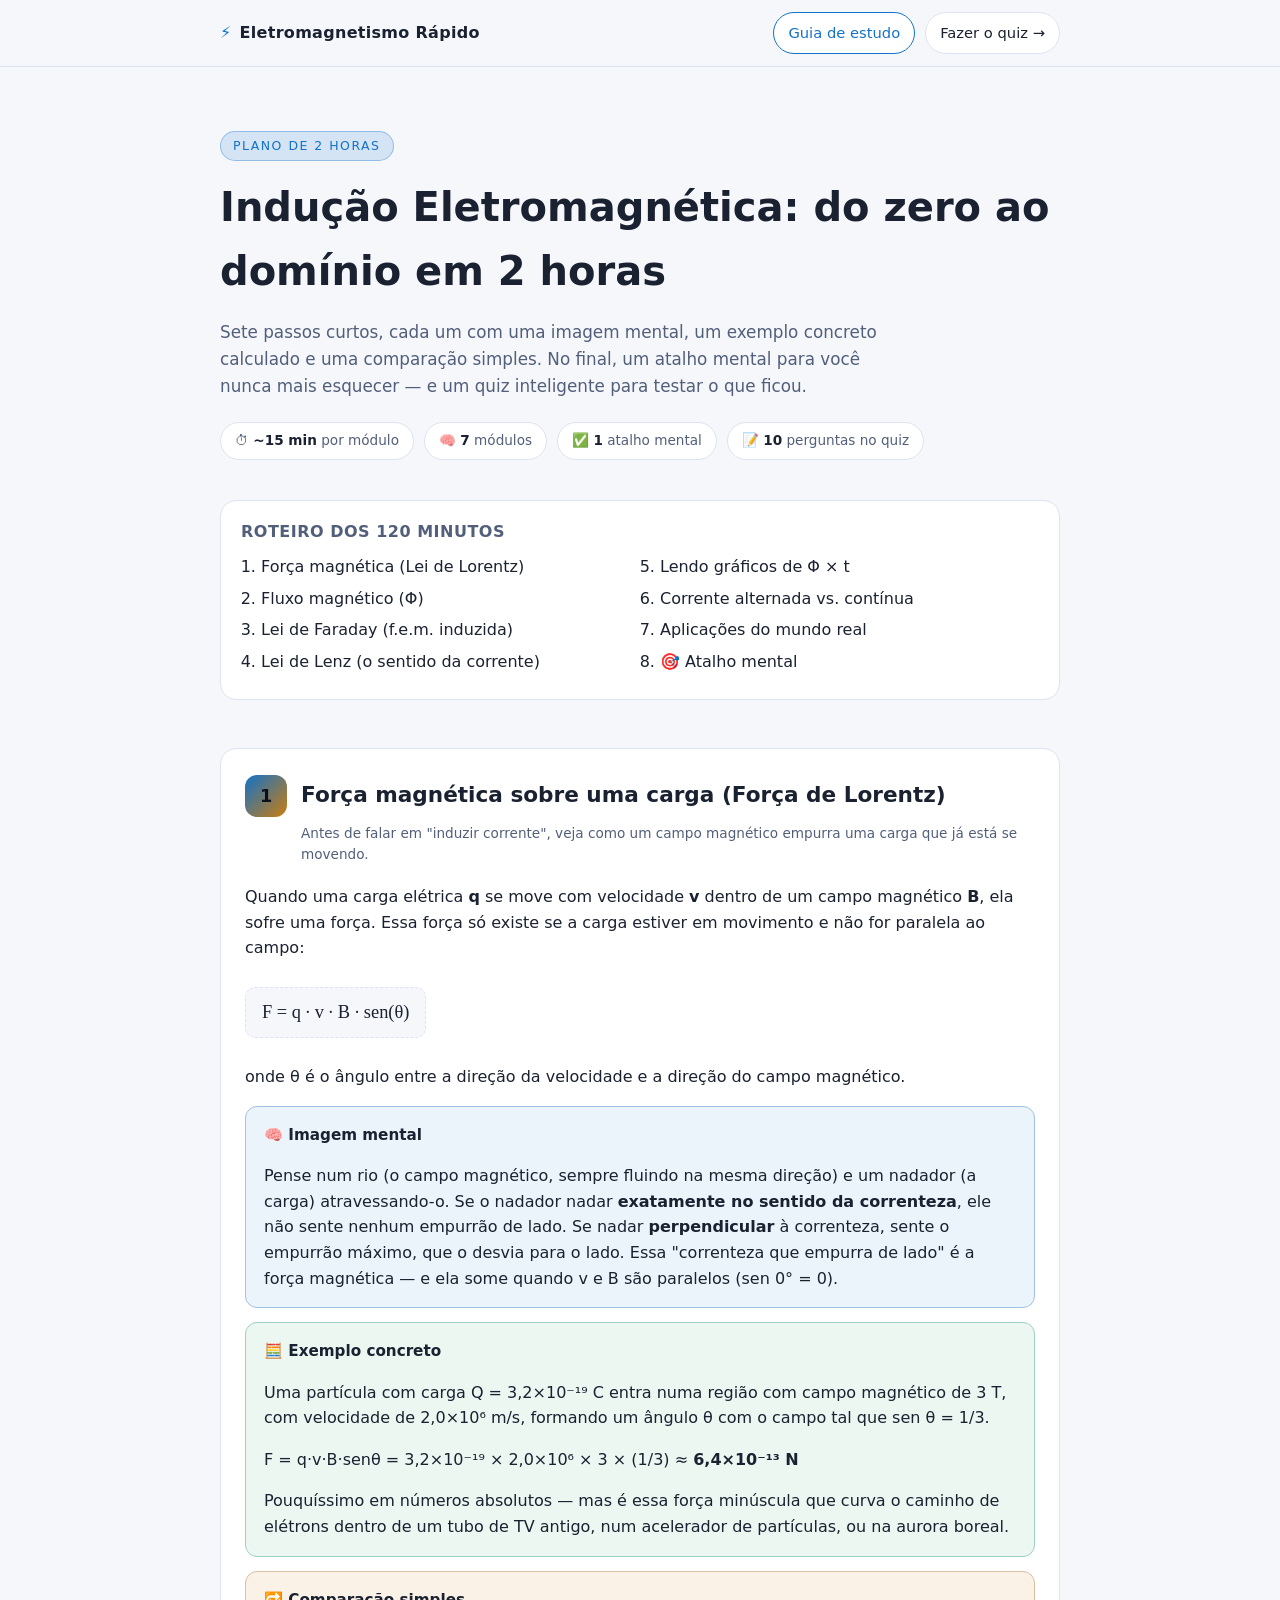
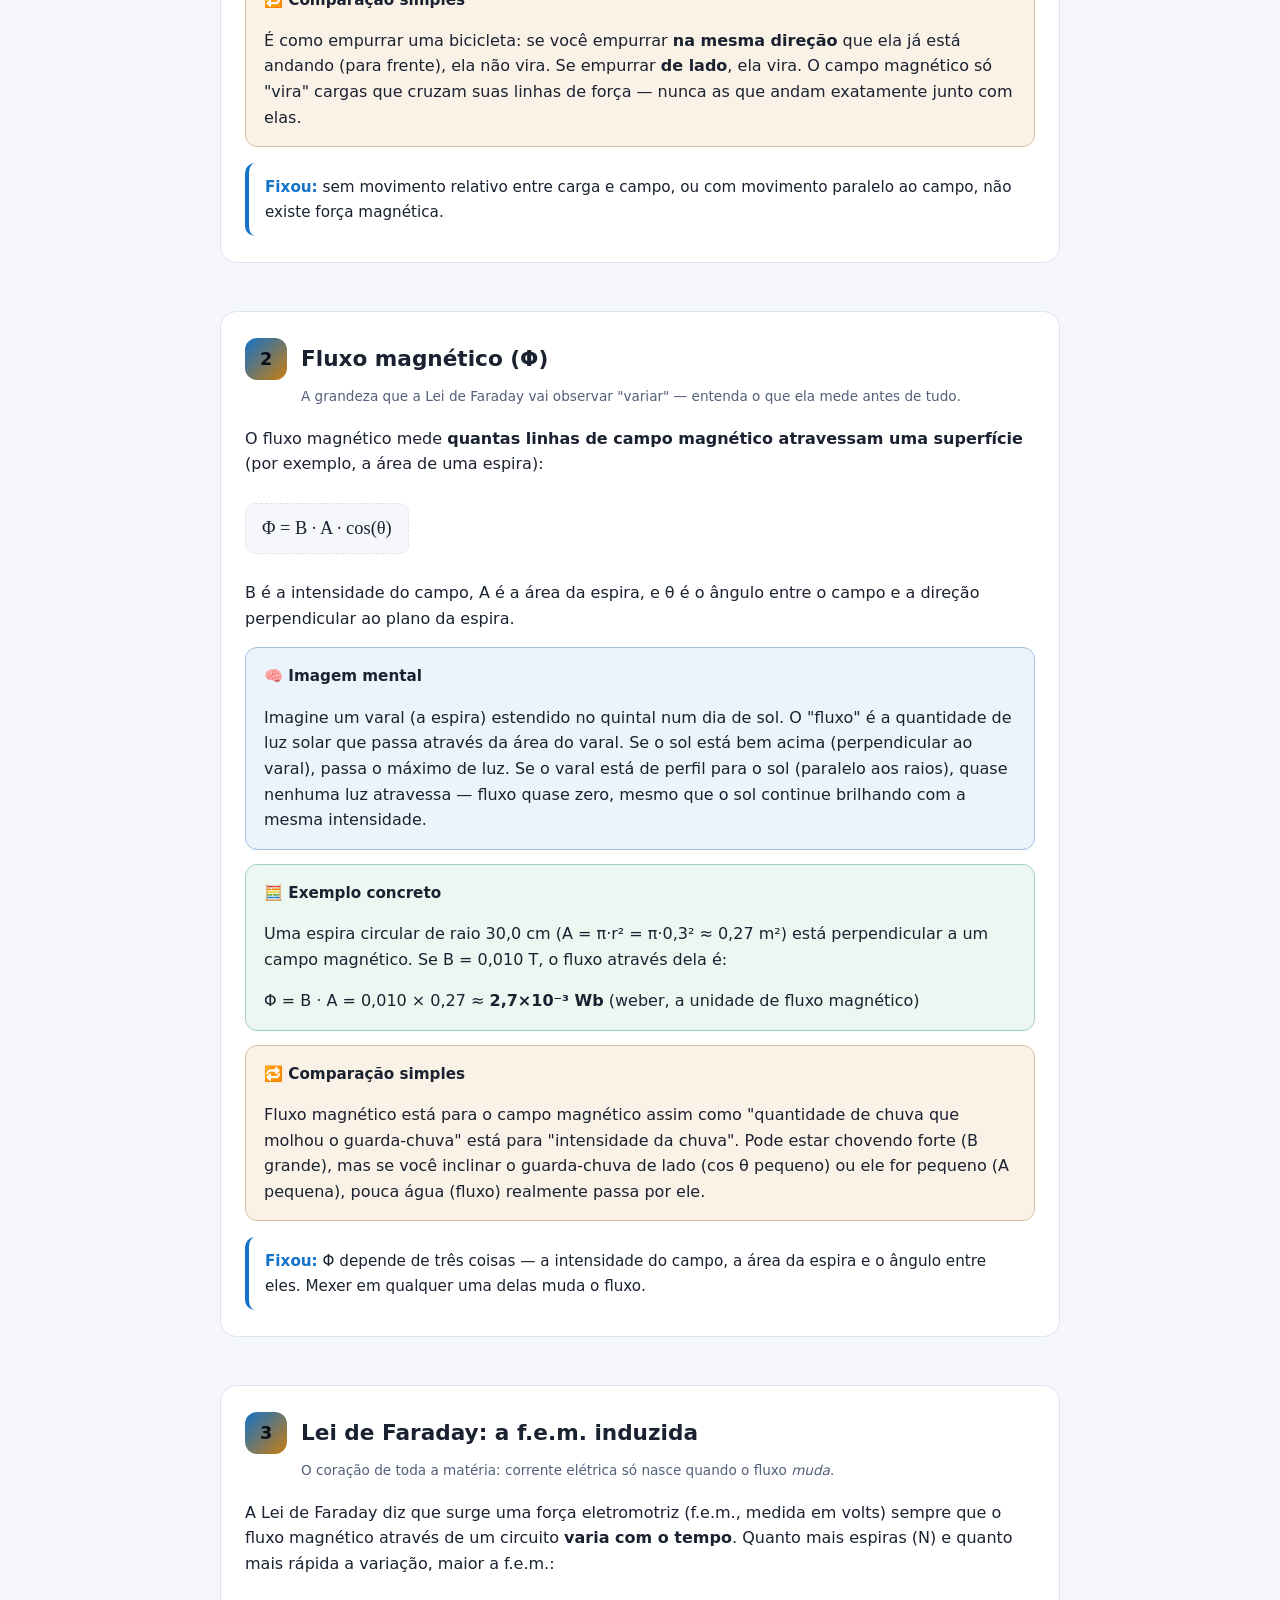
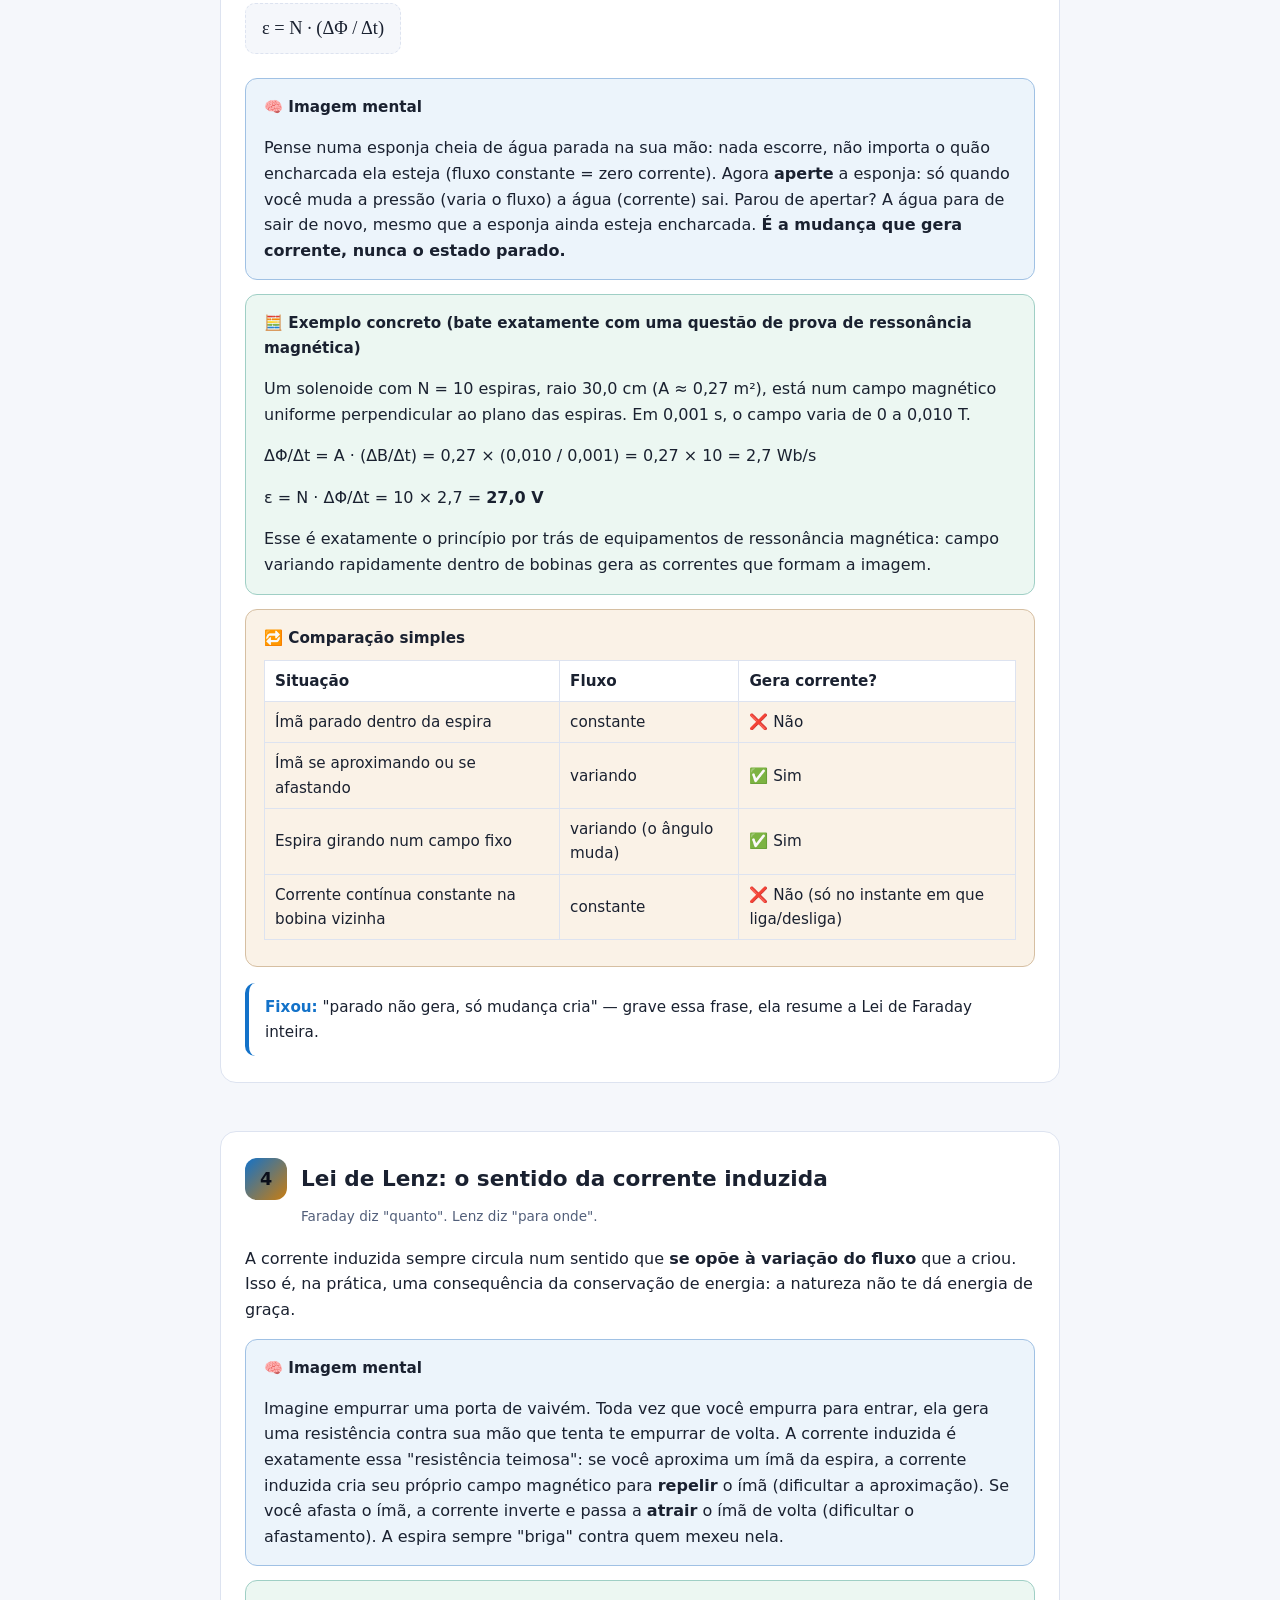
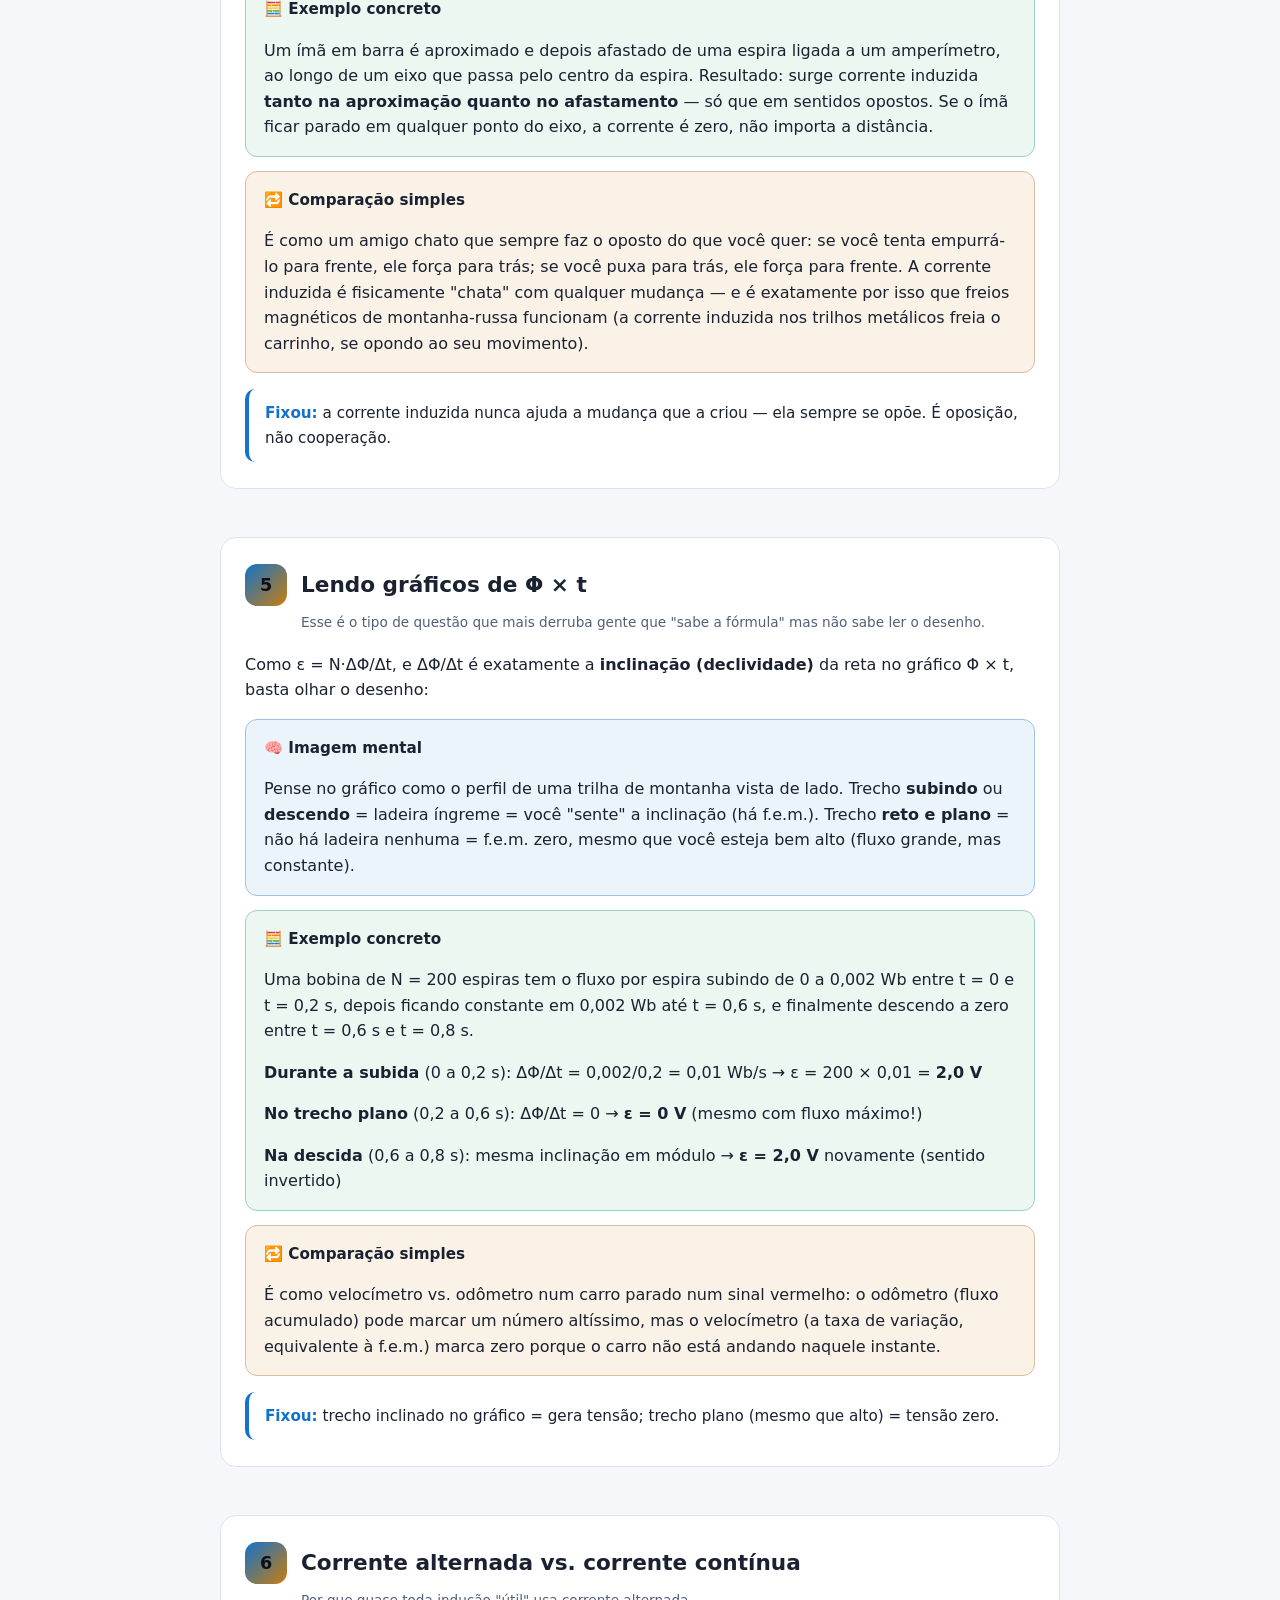
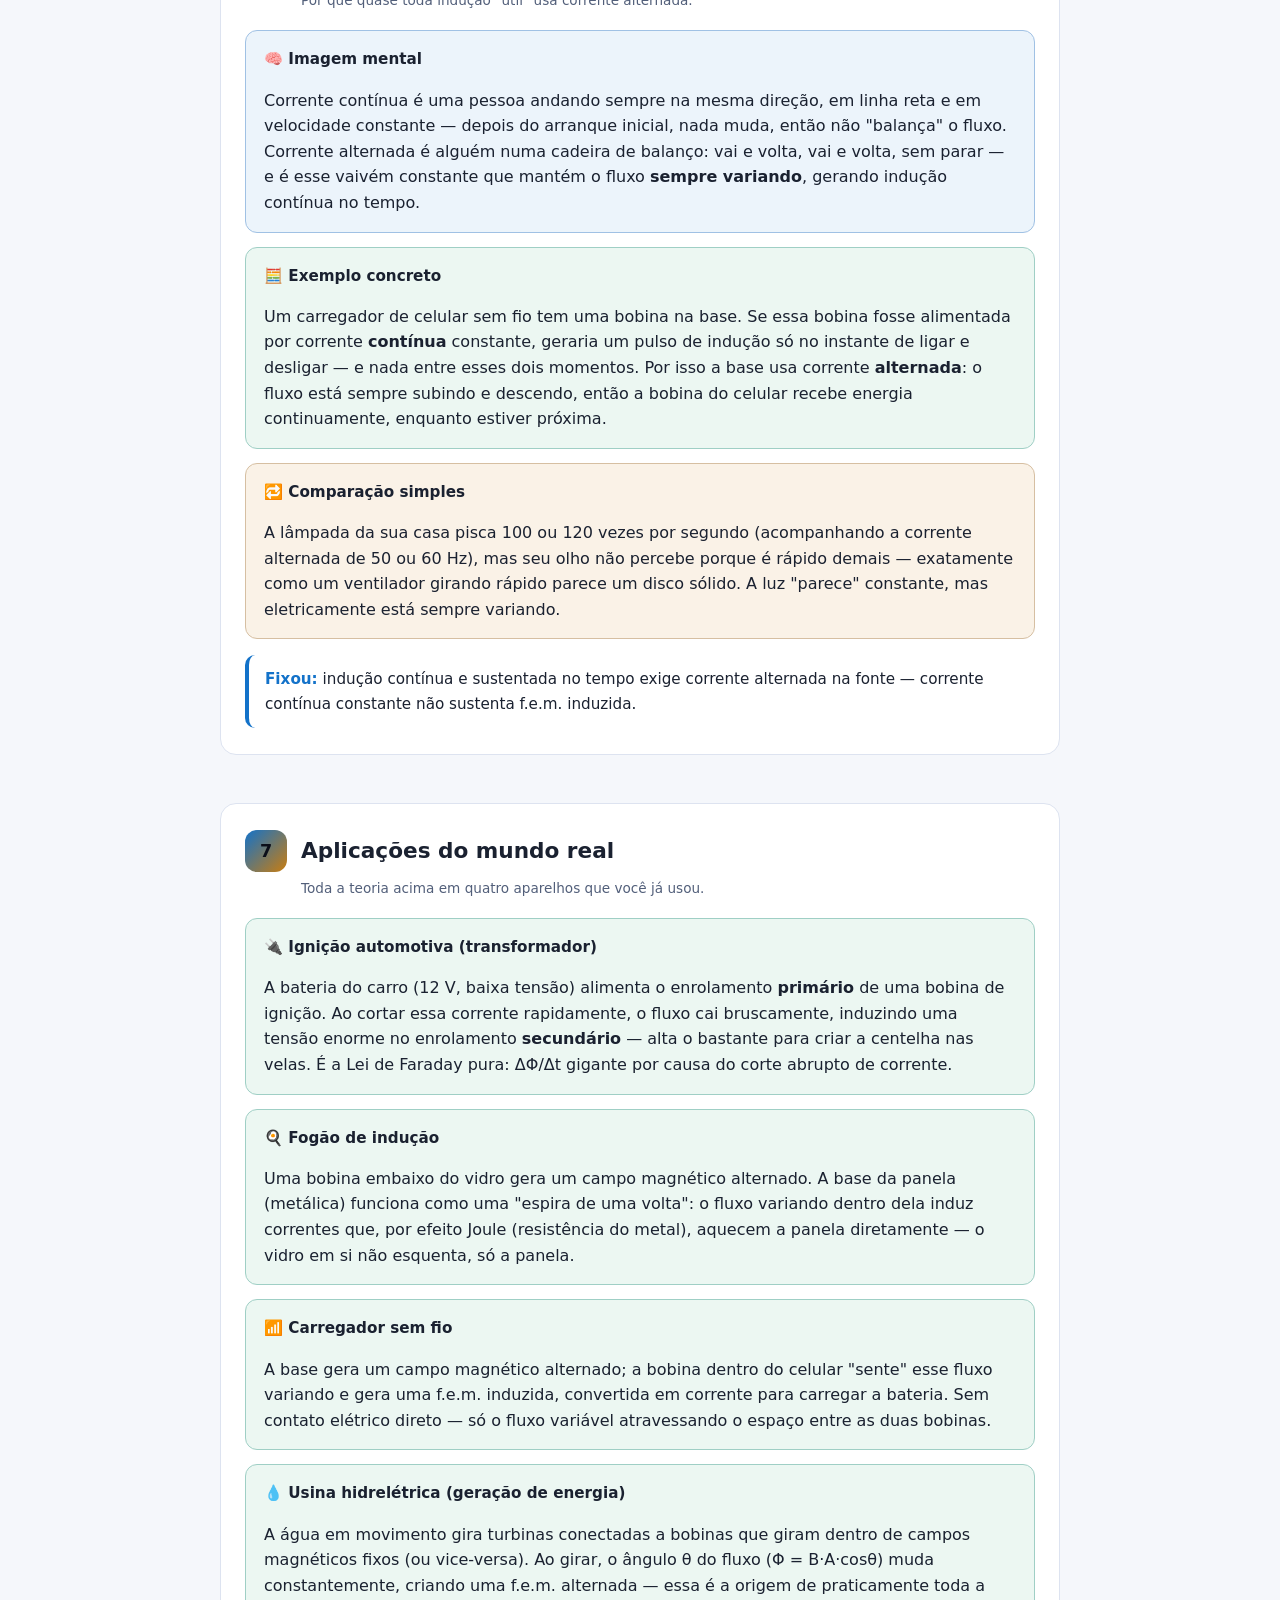
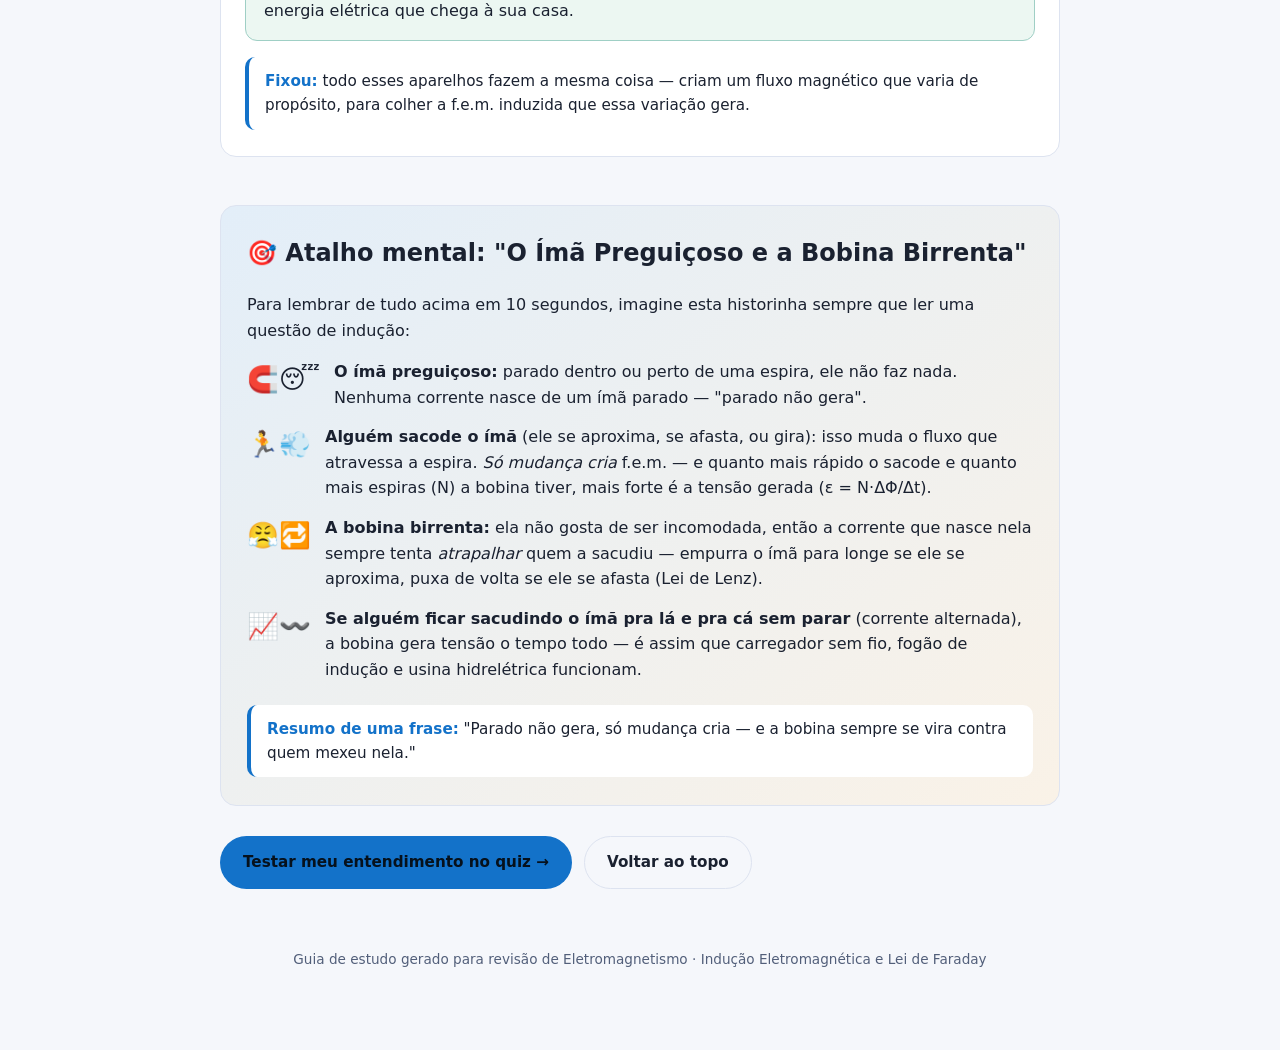
==== index.html @ b61e600c "Guia de estudo + quiz de Eletromagnetismo (Indução/Lei de Faraday)" ====
<!doctype html>
<html lang="pt-BR">
<head>
<meta charset="UTF-8" />
<meta name="viewport" content="width=device-width, initial-scale=1.0" />
<title>Eletromagnetismo em 2 Horas — Guia de Estudo</title>
<meta name="description" content="Guia rápido de Indução Eletromagnética e Lei de Faraday: imagens mentais, exemplos concretos, comparações simples e um atalho mental." />
<link rel="stylesheet" href="style.css" />
</head>
<body>

<div class="top-nav">
  <div class="top-nav-inner">
    <a class="brand" href="index.html"><span class="spark">⚡</span> Eletromagnetismo Rápido</a>
    <div class="nav-links">
      <a href="index.html" class="active">Guia de estudo</a>
      <a href="quiz.html">Fazer o quiz →</a>
    </div>
  </div>
</div>

<div class="wrap">

  <header class="hero">
    <span class="kicker">Plano de 2 horas</span>
    <h1>Indução Eletromagnética: do zero ao domínio em 2 horas</h1>
    <p class="subtitle">Sete passos curtos, cada um com uma imagem mental, um exemplo concreto calculado e uma comparação simples. No final, um atalho mental para você nunca mais esquecer — e um quiz inteligente para testar o que ficou.</p>

    <div class="timebar">
      <span class="pill">⏱ <b>~15 min</b> por módulo</span>
      <span class="pill">🧠 <b>7</b> módulos</span>
      <span class="pill">✅ <b>1</b> atalho mental</span>
      <span class="pill">📝 <b>10</b> perguntas no quiz</span>
    </div>
  </header>

  <nav class="toc" aria-label="Sumário">
    <h2>Roteiro dos 120 minutos</h2>
    <ol>
      <li><a href="#m1">Força magnética (Lei de Lorentz)</a></li>
      <li><a href="#m2">Fluxo magnético (Φ)</a></li>
      <li><a href="#m3">Lei de Faraday (f.e.m. induzida)</a></li>
      <li><a href="#m4">Lei de Lenz (o sentido da corrente)</a></li>
      <li><a href="#m5">Lendo gráficos de Φ × t</a></li>
      <li><a href="#m6">Corrente alternada vs. contínua</a></li>
      <li><a href="#m7">Aplicações do mundo real</a></li>
      <li><a href="#atalho">🎯 Atalho mental</a></li>
    </ol>
  </nav>

  <!-- MODULE 1 -->
  <section class="module" id="m1">
    <div class="module-head">
      <div class="module-num">1</div>
      <h2>Força magnética sobre uma carga (Força de Lorentz)</h2>
    </div>
    <p class="module-tag">Antes de falar em "induzir corrente", veja como um campo magnético empurra uma carga que já está se movendo.</p>

    <p>Quando uma carga elétrica <b>q</b> se move com velocidade <b>v</b> dentro de um campo magnético <b>B</b>, ela sofre uma força. Essa força só existe se a carga estiver em movimento e não for paralela ao campo:</p>
    <div class="formula">F = q · v · B · sen(θ)</div>
    <p>onde θ é o ângulo entre a direção da velocidade e a direção do campo magnético.</p>

    <div class="box image">
      <h3>🧠 Imagem mental</h3>
      <p>Pense num rio (o campo magnético, sempre fluindo na mesma direção) e um nadador (a carga) atravessando-o. Se o nadador nadar <b>exatamente no sentido da correnteza</b>, ele não sente nenhum empurrão de lado. Se nadar <b>perpendicular</b> à correnteza, sente o empurrão máximo, que o desvia para o lado. Essa "correnteza que empurra de lado" é a força magnética — e ela some quando v e B são paralelos (sen 0° = 0).</p>
    </div>

    <div class="box example">
      <h3>🧮 Exemplo concreto</h3>
      <p>Uma partícula com carga Q = 3,2×10⁻¹⁹ C entra numa região com campo magnético de 3 T, com velocidade de 2,0×10⁶ m/s, formando um ângulo θ com o campo tal que sen θ = 1/3.</p>
      <p>F = q·v·B·senθ = 3,2×10⁻¹⁹ × 2,0×10⁶ × 3 × (1/3) ≈ <b>6,4×10⁻¹³ N</b></p>
      <p>Pouquíssimo em números absolutos — mas é essa força minúscula que curva o caminho de elétrons dentro de um tubo de TV antigo, num acelerador de partículas, ou na aurora boreal.</p>
    </div>

    <div class="box compare">
      <h3>🔁 Comparação simples</h3>
      <p>É como empurrar uma bicicleta: se você empurrar <b>na mesma direção</b> que ela já está andando (para frente), ela não vira. Se empurrar <b>de lado</b>, ela vira. O campo magnético só "vira" cargas que cruzam suas linhas de força — nunca as que andam exatamente junto com elas.</p>
    </div>

    <div class="recall"><b>Fixou:</b> sem movimento relativo entre carga e campo, ou com movimento paralelo ao campo, não existe força magnética.</div>
  </section>

  <!-- MODULE 2 -->
  <section class="module" id="m2">
    <div class="module-head">
      <div class="module-num">2</div>
      <h2>Fluxo magnético (Φ)</h2>
    </div>
    <p class="module-tag">A grandeza que a Lei de Faraday vai observar "variar" — entenda o que ela mede antes de tudo.</p>

    <p>O fluxo magnético mede <b>quantas linhas de campo magnético atravessam uma superfície</b> (por exemplo, a área de uma espira):</p>
    <div class="formula">Φ = B · A · cos(θ)</div>
    <p>B é a intensidade do campo, A é a área da espira, e θ é o ângulo entre o campo e a direção perpendicular ao plano da espira.</p>

    <div class="box image">
      <h3>🧠 Imagem mental</h3>
      <p>Imagine um varal (a espira) estendido no quintal num dia de sol. O "fluxo" é a quantidade de luz solar que passa através da área do varal. Se o sol está bem acima (perpendicular ao varal), passa o máximo de luz. Se o varal está de perfil para o sol (paralelo aos raios), quase nenhuma luz atravessa — fluxo quase zero, mesmo que o sol continue brilhando com a mesma intensidade.</p>
    </div>

    <div class="box example">
      <h3>🧮 Exemplo concreto</h3>
      <p>Uma espira circular de raio 30,0 cm (A = π·r² = π·0,3² ≈ 0,27 m²) está perpendicular a um campo magnético. Se B = 0,010 T, o fluxo através dela é:</p>
      <p>Φ = B · A = 0,010 × 0,27 ≈ <b>2,7×10⁻³ Wb</b> (weber, a unidade de fluxo magnético)</p>
    </div>

    <div class="box compare">
      <h3>🔁 Comparação simples</h3>
      <p>Fluxo magnético está para o campo magnético assim como "quantidade de chuva que molhou o guarda-chuva" está para "intensidade da chuva". Pode estar chovendo forte (B grande), mas se você inclinar o guarda-chuva de lado (cos θ pequeno) ou ele for pequeno (A pequena), pouca água (fluxo) realmente passa por ele.</p>
    </div>

    <div class="recall"><b>Fixou:</b> Φ depende de três coisas — a intensidade do campo, a área da espira e o ângulo entre eles. Mexer em qualquer uma delas muda o fluxo.</div>
  </section>

  <!-- MODULE 3 -->
  <section class="module" id="m3">
    <div class="module-head">
      <div class="module-num">3</div>
      <h2>Lei de Faraday: a f.e.m. induzida</h2>
    </div>
    <p class="module-tag">O coração de toda a matéria: corrente elétrica só nasce quando o fluxo <i>muda</i>.</p>

    <p>A Lei de Faraday diz que surge uma força eletromotriz (f.e.m., medida em volts) sempre que o fluxo magnético através de um circuito <b>varia com o tempo</b>. Quanto mais espiras (N) e quanto mais rápida a variação, maior a f.e.m.:</p>
    <div class="formula">ε = N · (ΔΦ / Δt)</div>

    <div class="box image">
      <h3>🧠 Imagem mental</h3>
      <p>Pense numa esponja cheia de água parada na sua mão: nada escorre, não importa o quão encharcada ela esteja (fluxo constante = zero corrente). Agora <b>aperte</b> a esponja: só quando você muda a pressão (varia o fluxo) a água (corrente) sai. Parou de apertar? A água para de sair de novo, mesmo que a esponja ainda esteja encharcada. <b>É a mudança que gera corrente, nunca o estado parado.</b></p>
    </div>

    <div class="box example">
      <h3>🧮 Exemplo concreto (bate exatamente com uma questão de prova de ressonância magnética)</h3>
      <p>Um solenoide com N = 10 espiras, raio 30,0 cm (A ≈ 0,27 m²), está num campo magnético uniforme perpendicular ao plano das espiras. Em 0,001 s, o campo varia de 0 a 0,010 T.</p>
      <p>ΔΦ/Δt = A · (ΔB/Δt) = 0,27 × (0,010 / 0,001) = 0,27 × 10 = 2,7 Wb/s</p>
      <p>ε = N · ΔΦ/Δt = 10 × 2,7 = <b>27,0 V</b></p>
      <p>Esse é exatamente o princípio por trás de equipamentos de ressonância magnética: campo variando rapidamente dentro de bobinas gera as correntes que formam a imagem.</p>
    </div>

    <div class="box compare">
      <h3>🔁 Comparação simples</h3>
      <table class="compare-table">
        <tr><th>Situação</th><th>Fluxo</th><th>Gera corrente?</th></tr>
        <tr><td>Ímã parado dentro da espira</td><td>constante</td><td>❌ Não</td></tr>
        <tr><td>Ímã se aproximando ou se afastando</td><td>variando</td><td>✅ Sim</td></tr>
        <tr><td>Espira girando num campo fixo</td><td>variando (o ângulo muda)</td><td>✅ Sim</td></tr>
        <tr><td>Corrente contínua constante na bobina vizinha</td><td>constante</td><td>❌ Não (só no instante em que liga/desliga)</td></tr>
      </table>
    </div>

    <div class="recall"><b>Fixou:</b> "parado não gera, só mudança cria" — grave essa frase, ela resume a Lei de Faraday inteira.</div>
  </section>

  <!-- MODULE 4 -->
  <section class="module" id="m4">
    <div class="module-head">
      <div class="module-num">4</div>
      <h2>Lei de Lenz: o sentido da corrente induzida</h2>
    </div>
    <p class="module-tag">Faraday diz "quanto". Lenz diz "para onde".</p>

    <p>A corrente induzida sempre circula num sentido que <b>se opõe à variação do fluxo</b> que a criou. Isso é, na prática, uma consequência da conservação de energia: a natureza não te dá energia de graça.</p>

    <div class="box image">
      <h3>🧠 Imagem mental</h3>
      <p>Imagine empurrar uma porta de vaivém. Toda vez que você empurra para entrar, ela gera uma resistência contra sua mão que tenta te empurrar de volta. A corrente induzida é exatamente essa "resistência teimosa": se você aproxima um ímã da espira, a corrente induzida cria seu próprio campo magnético para <b>repelir</b> o ímã (dificultar a aproximação). Se você afasta o ímã, a corrente inverte e passa a <b>atrair</b> o ímã de volta (dificultar o afastamento). A espira sempre "briga" contra quem mexeu nela.</p>
    </div>

    <div class="box example">
      <h3>🧮 Exemplo concreto</h3>
      <p>Um ímã em barra é aproximado e depois afastado de uma espira ligada a um amperímetro, ao longo de um eixo que passa pelo centro da espira. Resultado: surge corrente induzida <b>tanto na aproximação quanto no afastamento</b> — só que em sentidos opostos. Se o ímã ficar parado em qualquer ponto do eixo, a corrente é zero, não importa a distância.</p>
    </div>

    <div class="box compare">
      <h3>🔁 Comparação simples</h3>
      <p>É como um amigo chato que sempre faz o oposto do que você quer: se você tenta empurrá-lo para frente, ele força para trás; se você puxa para trás, ele força para frente. A corrente induzida é fisicamente "chata" com qualquer mudança — e é exatamente por isso que freios magnéticos de montanha-russa funcionam (a corrente induzida nos trilhos metálicos freia o carrinho, se opondo ao seu movimento).</p>
    </div>

    <div class="recall"><b>Fixou:</b> a corrente induzida nunca ajuda a mudança que a criou — ela sempre se opõe. É oposição, não cooperação.</div>
  </section>

  <!-- MODULE 5 -->
  <section class="module" id="m5">
    <div class="module-head">
      <div class="module-num">5</div>
      <h2>Lendo gráficos de Φ × t</h2>
    </div>
    <p class="module-tag">Esse é o tipo de questão que mais derruba gente que "sabe a fórmula" mas não sabe ler o desenho.</p>

    <p>Como ε = N·ΔΦ/Δt, e ΔΦ/Δt é exatamente a <b>inclinação (declividade)</b> da reta no gráfico Φ × t, basta olhar o desenho:</p>

    <div class="box image">
      <h3>🧠 Imagem mental</h3>
      <p>Pense no gráfico como o perfil de uma trilha de montanha vista de lado. Trecho <b>subindo</b> ou <b>descendo</b> = ladeira íngreme = você "sente" a inclinação (há f.e.m.). Trecho <b>reto e plano</b> = não há ladeira nenhuma = f.e.m. zero, mesmo que você esteja bem alto (fluxo grande, mas constante).</p>
    </div>

    <div class="box example">
      <h3>🧮 Exemplo concreto</h3>
      <p>Uma bobina de N = 200 espiras tem o fluxo por espira subindo de 0 a 0,002 Wb entre t = 0 e t = 0,2 s, depois ficando constante em 0,002 Wb até t = 0,6 s, e finalmente descendo a zero entre t = 0,6 s e t = 0,8 s.</p>
      <p><b>Durante a subida</b> (0 a 0,2 s): ΔΦ/Δt = 0,002/0,2 = 0,01 Wb/s → ε = 200 × 0,01 = <b>2,0 V</b></p>
      <p><b>No trecho plano</b> (0,2 a 0,6 s): ΔΦ/Δt = 0 → <b>ε = 0 V</b> (mesmo com fluxo máximo!)</p>
      <p><b>Na descida</b> (0,6 a 0,8 s): mesma inclinação em módulo → <b>ε = 2,0 V</b> novamente (sentido invertido)</p>
    </div>

    <div class="box compare">
      <h3>🔁 Comparação simples</h3>
      <p>É como velocímetro vs. odômetro num carro parado num sinal vermelho: o odômetro (fluxo acumulado) pode marcar um número altíssimo, mas o velocímetro (a taxa de variação, equivalente à f.e.m.) marca zero porque o carro não está andando naquele instante.</p>
    </div>

    <div class="recall"><b>Fixou:</b> trecho inclinado no gráfico = gera tensão; trecho plano (mesmo que alto) = tensão zero.</div>
  </section>

  <!-- MODULE 6 -->
  <section class="module" id="m6">
    <div class="module-head">
      <div class="module-num">6</div>
      <h2>Corrente alternada vs. corrente contínua</h2>
    </div>
    <p class="module-tag">Por que quase toda indução "útil" usa corrente alternada.</p>

    <div class="box image">
      <h3>🧠 Imagem mental</h3>
      <p>Corrente contínua é uma pessoa andando sempre na mesma direção, em linha reta e em velocidade constante — depois do arranque inicial, nada muda, então não "balança" o fluxo. Corrente alternada é alguém numa cadeira de balanço: vai e volta, vai e volta, sem parar — e é esse vaivém constante que mantém o fluxo <b>sempre variando</b>, gerando indução contínua no tempo.</p>
    </div>

    <div class="box example">
      <h3>🧮 Exemplo concreto</h3>
      <p>Um carregador de celular sem fio tem uma bobina na base. Se essa bobina fosse alimentada por corrente <b>contínua</b> constante, geraria um pulso de indução só no instante de ligar e desligar — e nada entre esses dois momentos. Por isso a base usa corrente <b>alternada</b>: o fluxo está sempre subindo e descendo, então a bobina do celular recebe energia continuamente, enquanto estiver próxima.</p>
    </div>

    <div class="box compare">
      <h3>🔁 Comparação simples</h3>
      <p>A lâmpada da sua casa pisca 100 ou 120 vezes por segundo (acompanhando a corrente alternada de 50 ou 60 Hz), mas seu olho não percebe porque é rápido demais — exatamente como um ventilador girando rápido parece um disco sólido. A luz "parece" constante, mas eletricamente está sempre variando.</p>
    </div>

    <div class="recall"><b>Fixou:</b> indução contínua e sustentada no tempo exige corrente alternada na fonte — corrente contínua constante não sustenta f.e.m. induzida.</div>
  </section>

  <!-- MODULE 7 -->
  <section class="module" id="m7">
    <div class="module-head">
      <div class="module-num">7</div>
      <h2>Aplicações do mundo real</h2>
    </div>
    <p class="module-tag">Toda a teoria acima em quatro aparelhos que você já usou.</p>

    <div class="box example">
      <h3>🔌 Ignição automotiva (transformador)</h3>
      <p>A bateria do carro (12 V, baixa tensão) alimenta o enrolamento <b>primário</b> de uma bobina de ignição. Ao cortar essa corrente rapidamente, o fluxo cai bruscamente, induzindo uma tensão enorme no enrolamento <b>secundário</b> — alta o bastante para criar a centelha nas velas. É a Lei de Faraday pura: ΔΦ/Δt gigante por causa do corte abrupto de corrente.</p>
    </div>

    <div class="box example">
      <h3>🍳 Fogão de indução</h3>
      <p>Uma bobina embaixo do vidro gera um campo magnético alternado. A base da panela (metálica) funciona como uma "espira de uma volta": o fluxo variando dentro dela induz correntes que, por efeito Joule (resistência do metal), aquecem a panela diretamente — o vidro em si não esquenta, só a panela.</p>
    </div>

    <div class="box example">
      <h3>📶 Carregador sem fio</h3>
      <p>A base gera um campo magnético alternado; a bobina dentro do celular "sente" esse fluxo variando e gera uma f.e.m. induzida, convertida em corrente para carregar a bateria. Sem contato elétrico direto — só o fluxo variável atravessando o espaço entre as duas bobinas.</p>
    </div>

    <div class="box example">
      <h3>💧 Usina hidrelétrica (geração de energia)</h3>
      <p>A água em movimento gira turbinas conectadas a bobinas que giram dentro de campos magnéticos fixos (ou vice-versa). Ao girar, o ângulo θ do fluxo (Φ = B·A·cosθ) muda constantemente, criando uma f.e.m. alternada — essa é a origem de praticamente toda a energia elétrica que chega à sua casa.</p>
    </div>

    <div class="recall"><b>Fixou:</b> todo esses aparelhos fazem a mesma coisa — criam um fluxo magnético que varia de propósito, para colher a f.e.m. induzida que essa variação gera.</div>
  </section>

  <!-- MNEMONIC -->
  <section class="mnemonic" id="atalho">
    <h2>🎯 Atalho mental: "O Ímã Preguiçoso e a Bobina Birrenta"</h2>
    <p>Para lembrar de tudo acima em 10 segundos, imagine esta historinha sempre que ler uma questão de indução:</p>

    <div class="story-step">
      <div class="story-emoji">🧲😴</div>
      <div><b>O ímã preguiçoso:</b> parado dentro ou perto de uma espira, ele não faz nada. Nenhuma corrente nasce de um ímã parado — "parado não gera".</div>
    </div>
    <div class="story-step">
      <div class="story-emoji">🏃💨</div>
      <div><b>Alguém sacode o ímã</b> (ele se aproxima, se afasta, ou gira): isso muda o fluxo que atravessa a espira. <i>Só mudança cria</i> f.e.m. — e quanto mais rápido o sacode e quanto mais espiras (N) a bobina tiver, mais forte é a tensão gerada (ε = N·ΔΦ/Δt).</div>
    </div>
    <div class="story-step">
      <div class="story-emoji">😤🔁</div>
      <div><b>A bobina birrenta:</b> ela não gosta de ser incomodada, então a corrente que nasce nela sempre tenta <i>atrapalhar</i> quem a sacudiu — empurra o ímã para longe se ele se aproxima, puxa de volta se ele se afasta (Lei de Lenz).</div>
    </div>
    <div class="story-step">
      <div class="story-emoji">📈〰️</div>
      <div><b>Se alguém ficar sacudindo o ímã pra lá e pra cá sem parar</b> (corrente alternada), a bobina gera tensão o tempo todo — é assim que carregador sem fio, fogão de indução e usina hidrelétrica funcionam.</div>
    </div>

    <div class="recall" style="margin-top:22px;"><b>Resumo de uma frase:</b> "Parado não gera, só mudança cria — e a bobina sempre se vira contra quem mexeu nela."</div>
  </section>

  <div class="cta-row">
    <a class="btn primary" href="quiz.html">Testar meu entendimento no quiz →</a>
    <a class="btn ghost" href="#m1">Voltar ao topo</a>
  </div>

  <footer>Guia de estudo gerado para revisão de Eletromagnetismo · Indução Eletromagnética e Lei de Faraday</footer>
</div>

</body>
</html>
---- style.css ----
:root {
  --bg: #0f1420;
  --bg-soft: #161d2e;
  --card: #1b2538;
  --text: #e7ecf7;
  --muted: #a7b2c9;
  --accent: #5ec8ff;
  --accent2: #ffcc5e;
  --good: #5ee6a0;
  --bad: #ff6b7a;
  --border: #2a3550;
  --radius: 16px;
}

@media (prefers-color-scheme: light) {
  :root {
    --bg: #f5f7fb;
    --bg-soft: #ffffff;
    --card: #ffffff;
    --text: #1a2130;
    --muted: #525f7a;
    --accent: #1372c9;
    --accent2: #c97d10;
    --good: #0e9f5f;
    --bad: #d83a4a;
    --border: #dde3f0;
  }
}
:root[data-theme="dark"] {
  --bg: #0f1420; --bg-soft: #161d2e; --card: #1b2538; --text: #e7ecf7;
  --muted: #a7b2c9; --accent: #5ec8ff; --accent2: #ffcc5e; --good: #5ee6a0;
  --bad: #ff6b7a; --border: #2a3550;
}
:root[data-theme="light"] {
  --bg: #f5f7fb; --bg-soft: #ffffff; --card: #ffffff; --text: #1a2130;
  --muted: #525f7a; --accent: #1372c9; --accent2: #c97d10; --good: #0e9f5f;
  --bad: #d83a4a; --border: #dde3f0;
}

* { box-sizing: border-box; }
html, body { margin: 0; padding: 0; }
body {
  background: var(--bg);
  color: var(--text);
  font-family: "Segoe UI", system-ui, -apple-system, Roboto, Arial, sans-serif;
  line-height: 1.6;
  overflow-x: hidden;
}

.wrap {
  max-width: 880px;
  margin: 0 auto;
  padding: 28px 20px 80px;
}

.top-nav {
  position: sticky;
  top: 0;
  z-index: 50;
  background: color-mix(in srgb, var(--bg) 88%, transparent);
  backdrop-filter: blur(8px);
  border-bottom: 1px solid var(--border);
}
.top-nav-inner {
  max-width: 880px;
  margin: 0 auto;
  padding: 12px 20px;
  display: flex;
  align-items: center;
  justify-content: space-between;
  gap: 12px;
  flex-wrap: wrap;
}
.brand { font-weight: 800; letter-spacing: 0.3px; color: var(--text); text-decoration: none; display:flex; align-items:center; gap:8px; }
.brand .spark { color: var(--accent); }
.nav-links { display: flex; gap: 10px; flex-wrap: wrap; }
.nav-links a {
  color: var(--text);
  text-decoration: none;
  font-size: 0.92rem;
  padding: 8px 14px;
  border-radius: 999px;
  border: 1px solid var(--border);
  background: var(--bg-soft);
  white-space: nowrap;
}
.nav-links a.active, .nav-links a:hover { border-color: var(--accent); color: var(--accent); }

header.hero {
  padding: 36px 0 8px;
}
.kicker {
  display: inline-block;
  font-size: 0.78rem;
  letter-spacing: 1.5px;
  text-transform: uppercase;
  color: var(--accent);
  background: color-mix(in srgb, var(--accent) 14%, transparent);
  border: 1px solid color-mix(in srgb, var(--accent) 35%, transparent);
  padding: 4px 12px;
  border-radius: 999px;
  margin-bottom: 14px;
}
h1 { font-size: clamp(1.7rem, 4vw, 2.5rem); margin: 0 0 10px; }
.subtitle { color: var(--muted); font-size: 1.05rem; max-width: 65ch; }

.timebar {
  display: flex;
  gap: 10px;
  margin: 22px 0 6px;
  flex-wrap: wrap;
}
.pill {
  background: var(--card);
  border: 1px solid var(--border);
  border-radius: 999px;
  padding: 7px 14px;
  font-size: 0.85rem;
  color: var(--muted);
}
.pill b { color: var(--text); }

nav.toc {
  background: var(--card);
  border: 1px solid var(--border);
  border-radius: var(--radius);
  padding: 18px 20px;
  margin: 26px 0;
}
nav.toc h2 { margin: 0 0 10px; font-size: 1rem; color: var(--muted); font-weight: 700; text-transform: uppercase; letter-spacing: 0.5px;}
nav.toc ol { margin: 0; padding-left: 20px; columns: 2; gap: 20px; }
nav.toc li { margin-bottom: 6px; }
nav.toc a { color: var(--text); text-decoration: none; }
nav.toc a:hover { color: var(--accent); }
@media (max-width: 640px) { nav.toc ol { columns: 1; } }

section.module {
  margin: 48px 0;
  padding: 26px 24px;
  background: var(--card);
  border: 1px solid var(--border);
  border-radius: var(--radius);
  scroll-margin-top: 90px;
}
.module-head {
  display: flex;
  align-items: center;
  gap: 14px;
  margin-bottom: 6px;
}
.module-num {
  flex: none;
  width: 42px; height: 42px;
  border-radius: 12px;
  background: linear-gradient(135deg, var(--accent), var(--accent2));
  color: #0b0f1a;
  font-weight: 800;
  display: flex; align-items: center; justify-content: center;
  font-size: 1.1rem;
}
.module-head h2 { margin: 0; font-size: 1.35rem; }
.module-tag { color: var(--muted); font-size: 0.85rem; margin: 0 0 18px 56px; }

.box {
  border-radius: 12px;
  padding: 16px 18px;
  margin: 14px 0;
  border: 1px solid var(--border);
}
.box h3 { margin: 0 0 8px; font-size: 0.95rem; display:flex; align-items:center; gap:8px;}
.box.image { background: color-mix(in srgb, var(--accent) 8%, var(--bg-soft)); border-color: color-mix(in srgb, var(--accent) 30%, var(--border)); }
.box.example { background: color-mix(in srgb, var(--good) 8%, var(--bg-soft)); border-color: color-mix(in srgb, var(--good) 30%, var(--border)); }
.box.compare { background: color-mix(in srgb, var(--accent2) 10%, var(--bg-soft)); border-color: color-mix(in srgb, var(--accent2) 35%, var(--border)); }
.box p:last-child { margin-bottom: 0; }

.formula {
  font-family: "Cambria Math", Georgia, serif;
  font-size: 1.15rem;
  background: var(--bg);
  border: 1px dashed var(--border);
  border-radius: 10px;
  padding: 10px 16px;
  display: inline-block;
  margin: 10px 0;
}

table.compare-table { width: 100%; border-collapse: collapse; margin: 10px 0; font-size: 0.95rem; }
table.compare-table th, table.compare-table td { border: 1px solid var(--border); padding: 8px 10px; text-align: left; }
table.compare-table th { background: var(--bg-soft); }

.recall {
  margin-top: 16px;
  padding: 12px 16px;
  border-radius: 10px;
  background: var(--bg-soft);
  border-left: 4px solid var(--accent);
  font-size: 0.95rem;
}
.recall b { color: var(--accent); }

.mnemonic {
  background: linear-gradient(145deg, color-mix(in srgb, var(--accent) 12%, var(--card)), color-mix(in srgb, var(--accent2) 10%, var(--card)));
  border: 1px solid var(--border);
  border-radius: var(--radius);
  padding: 28px 26px;
}
.mnemonic h2 { margin-top: 0; }
.story-step {
  display: flex;
  gap: 14px;
  margin: 14px 0;
  align-items: flex-start;
}
.story-emoji { font-size: 1.6rem; flex: none; }

.cta-row { display: flex; gap: 12px; flex-wrap: wrap; margin-top: 30px; }
.btn {
  display: inline-block;
  padding: 13px 22px;
  border-radius: 999px;
  text-decoration: none;
  font-weight: 700;
  font-size: 0.95rem;
  border: 1px solid transparent;
}
.btn.primary { background: var(--accent); color: #06111c; }
.btn.ghost { background: transparent; border-color: var(--border); color: var(--text); }
.btn.primary:hover { opacity: 0.9; }
.btn.ghost:hover { border-color: var(--accent); color: var(--accent); }

footer { margin-top: 60px; color: var(--muted); font-size: 0.85rem; text-align: center; }

/* Quiz-specific */
.progress-wrap { background: var(--border); border-radius: 999px; height: 8px; overflow: hidden; margin: 18px 0 30px; }
#progress-bar { height: 100%; width: 0%; background: linear-gradient(90deg, var(--accent), var(--accent2)); transition: width 0.3s ease; }

.quiz-card { display: none; }
.quiz-card.active { display: block; }
.quiz-card .qtag { color: var(--accent); font-size: 0.8rem; text-transform: uppercase; letter-spacing: 1px; font-weight: 700; }
.quiz-card h3 { margin: 8px 0 18px; font-size: 1.15rem; }
.options { display: flex; flex-direction: column; gap: 10px; }
.option {
  text-align: left;
  padding: 14px 16px;
  border-radius: 12px;
  border: 1px solid var(--border);
  background: var(--bg-soft);
  color: var(--text);
  cursor: pointer;
  font-size: 0.98rem;
  transition: all 0.15s ease;
}
.option:hover:not(:disabled) { border-color: var(--accent); }
.option.correct { background: color-mix(in srgb, var(--good) 22%, var(--bg-soft)); border-color: var(--good); }
.option.incorrect { background: color-mix(in srgb, var(--bad) 20%, var(--bg-soft)); border-color: var(--bad); }
.option:disabled { cursor: default; }

.feedback {
  margin-top: 18px;
  padding: 16px 18px;
  border-radius: 12px;
  display: none;
}
.feedback.show { display: block; }
.feedback.ok { background: color-mix(in srgb, var(--good) 14%, var(--bg-soft)); border: 1px solid var(--good); }
.feedback.no { background: color-mix(in srgb, var(--bad) 14%, var(--bg-soft)); border: 1px solid var(--bad); }
.feedback .verdict { font-weight: 800; margin-bottom: 6px; }
.feedback .verdict.ok-text { color: var(--good); }
.feedback .verdict.no-text { color: var(--bad); }
.feedback .example { margin-top: 10px; padding-top: 10px; border-top: 1px dashed var(--border); font-size: 0.92rem; color: var(--muted); }
.feedback .example b { color: var(--text); }

.quiz-nav { display: flex; justify-content: space-between; margin-top: 24px; }

#results { display: none; text-align: center; }
#results.show { display: block; }
.score-ring {
  width: 150px; height: 150px; border-radius: 50%; margin: 10px auto 20px;
  display: flex; align-items: center; justify-content: center;
  font-size: 2.1rem; font-weight: 800;
  background: conic-gradient(var(--accent) calc(var(--pct, 0) * 1%), var(--border) 0);
}
.score-ring span { background: var(--bg); width: 118px; height: 118px; border-radius: 50%; display:flex; align-items:center; justify-content:center; }
.review-item { text-align: left; padding: 14px 16px; border-radius: 12px; border: 1px solid var(--border); margin-bottom: 10px; background: var(--bg-soft); }
.review-item.wrong { border-left: 4px solid var(--bad); }
.review-item.right { border-left: 4px solid var(--good); }
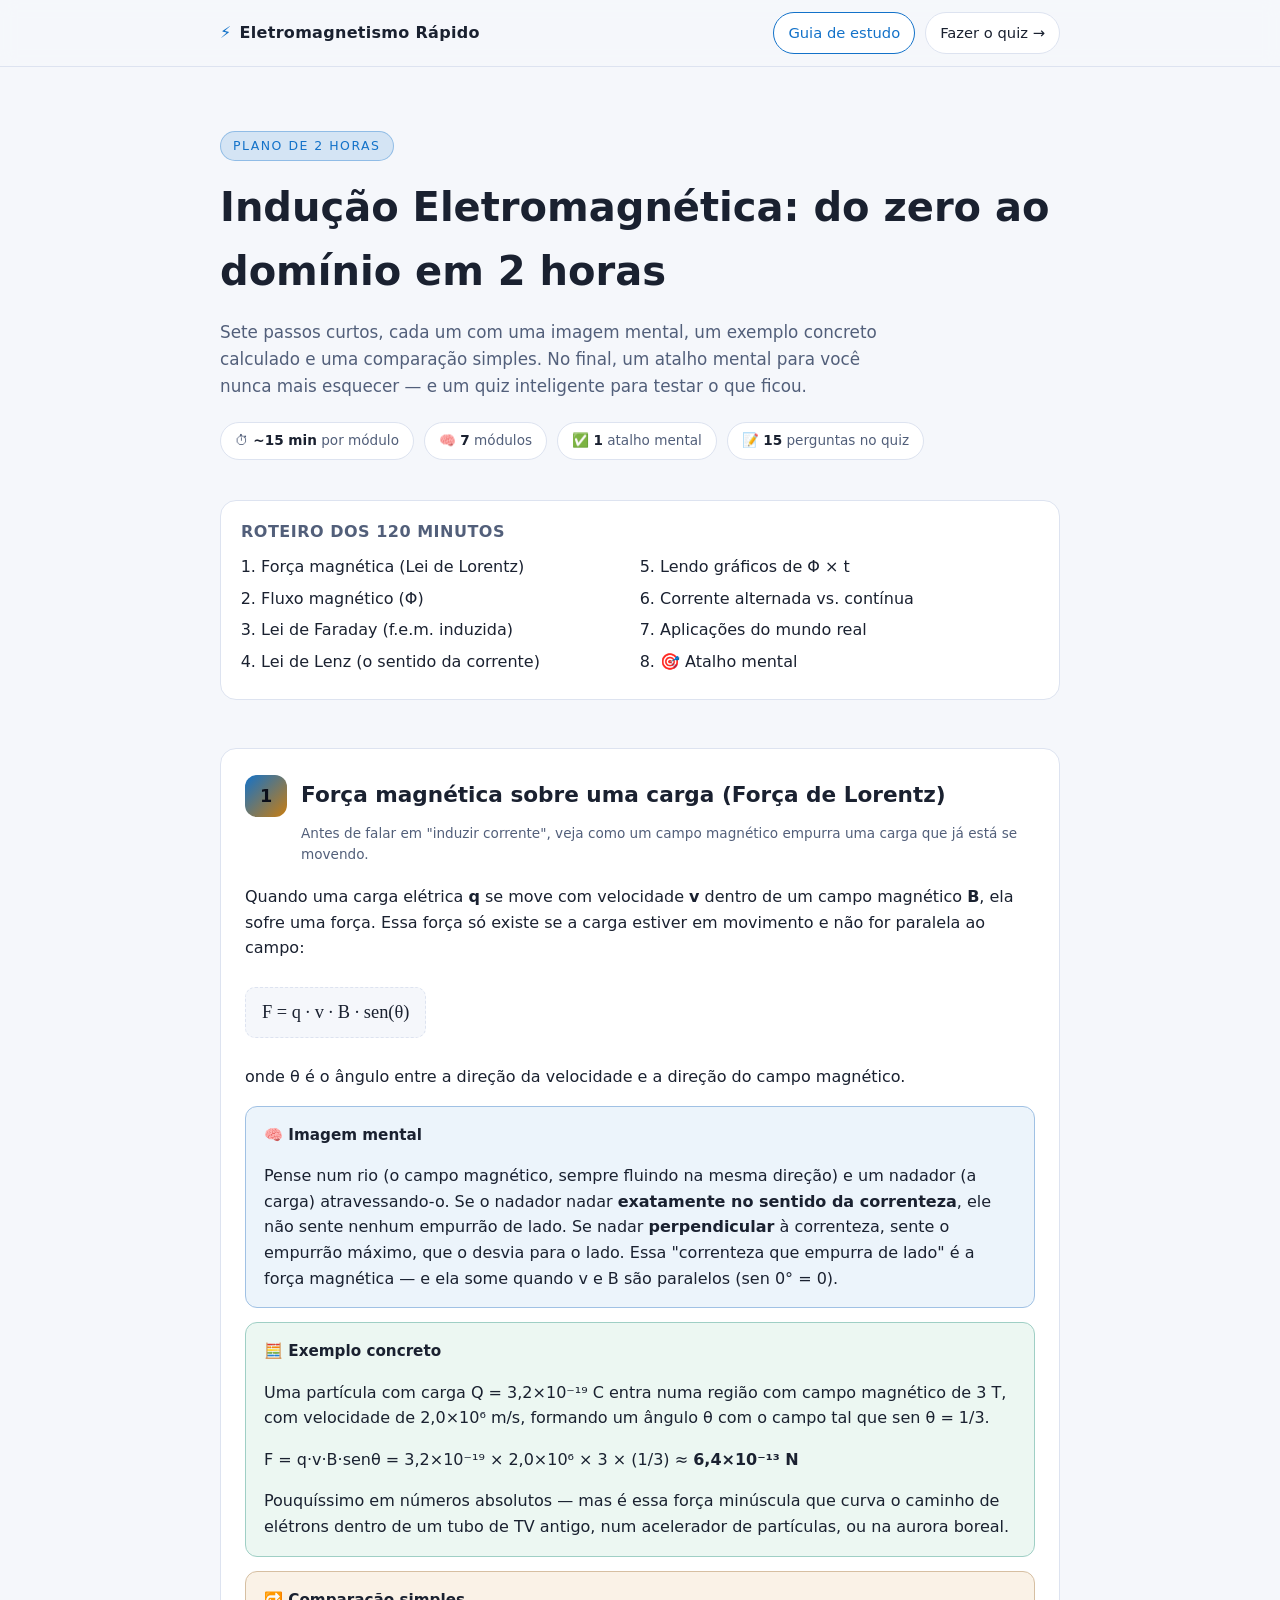
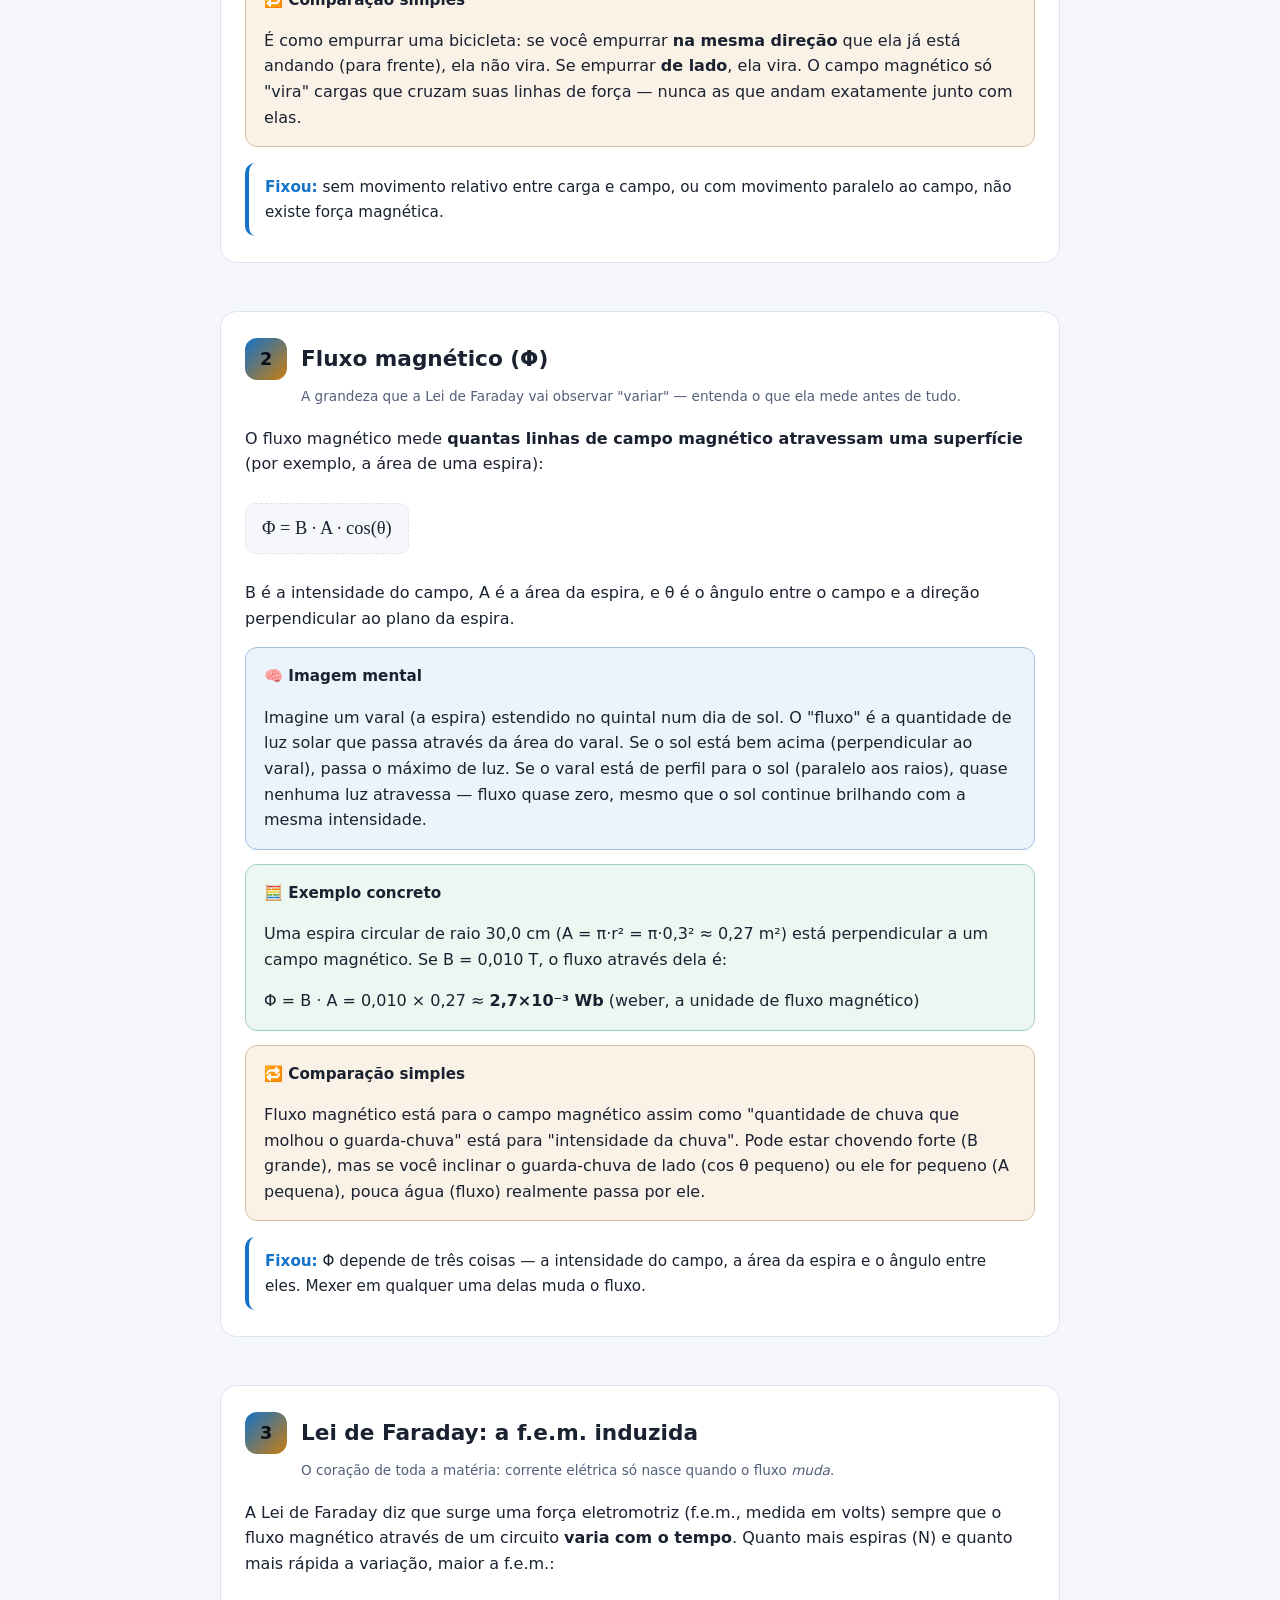
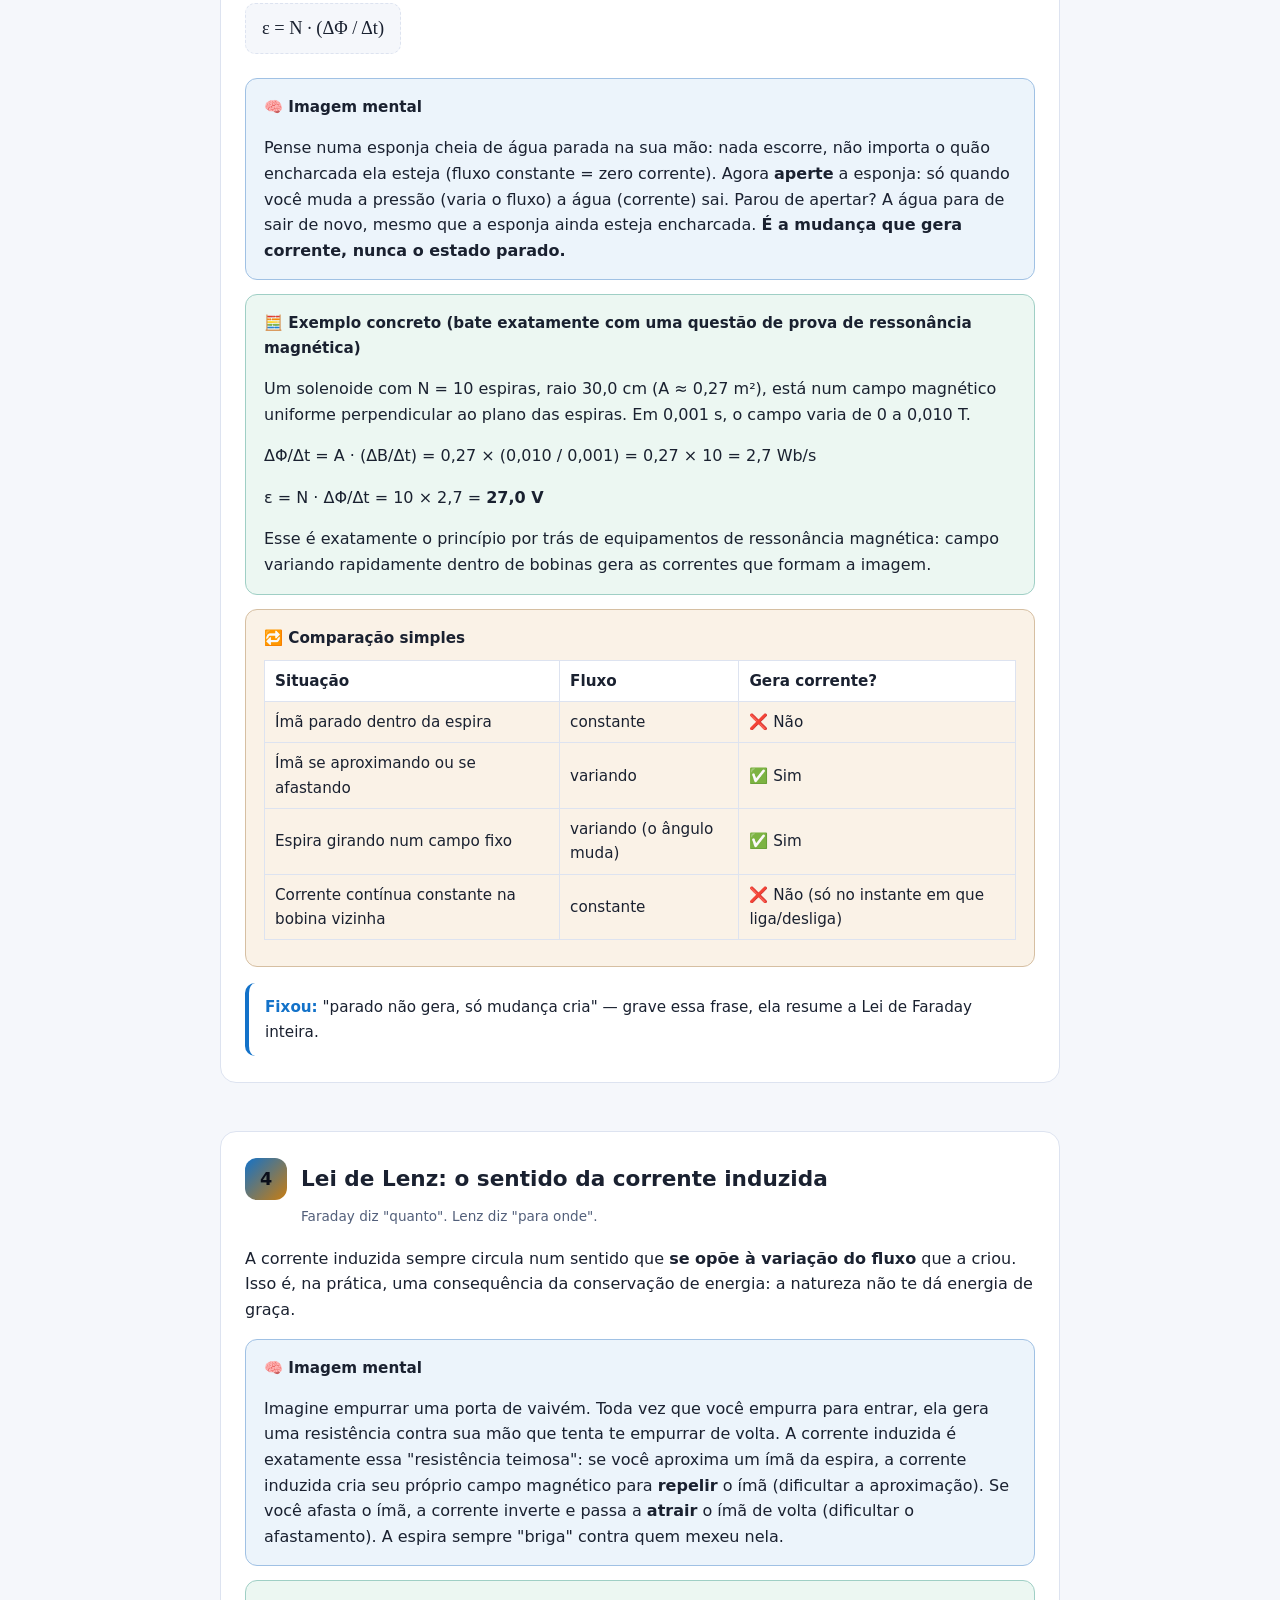
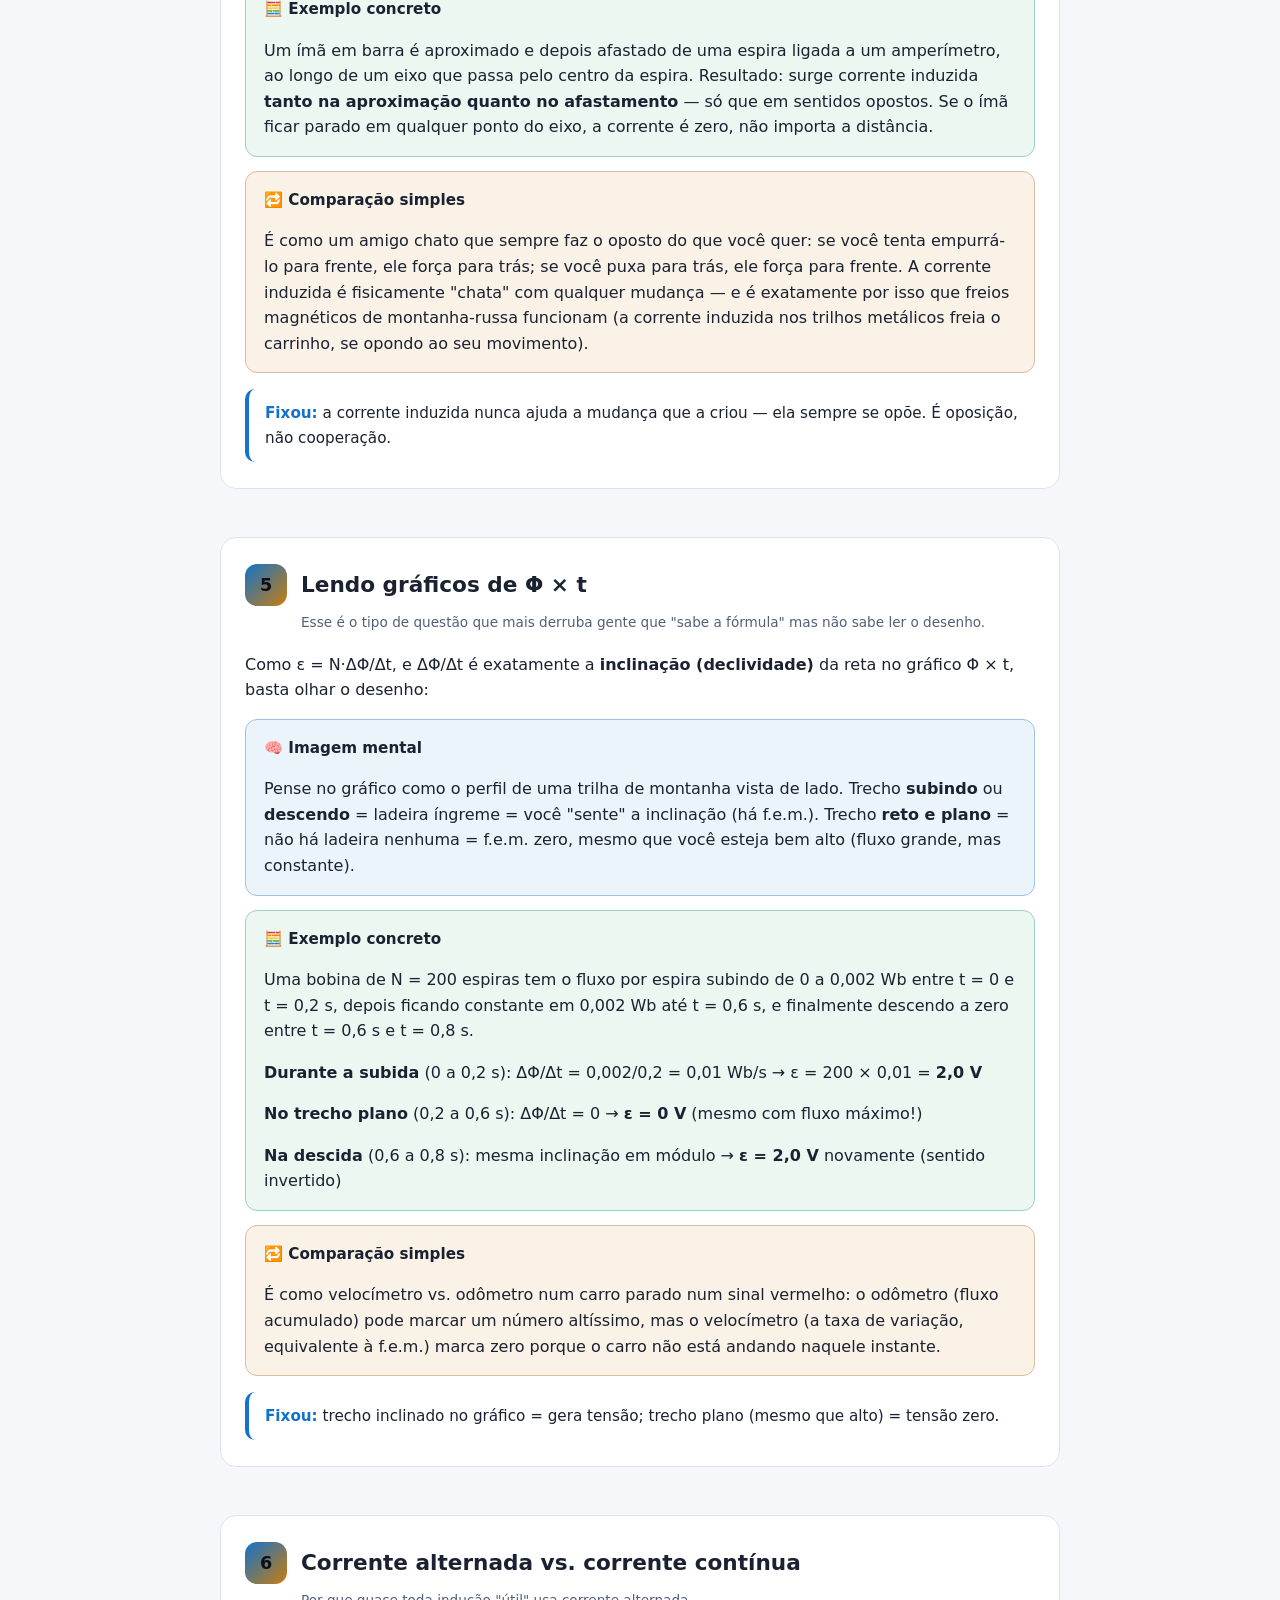
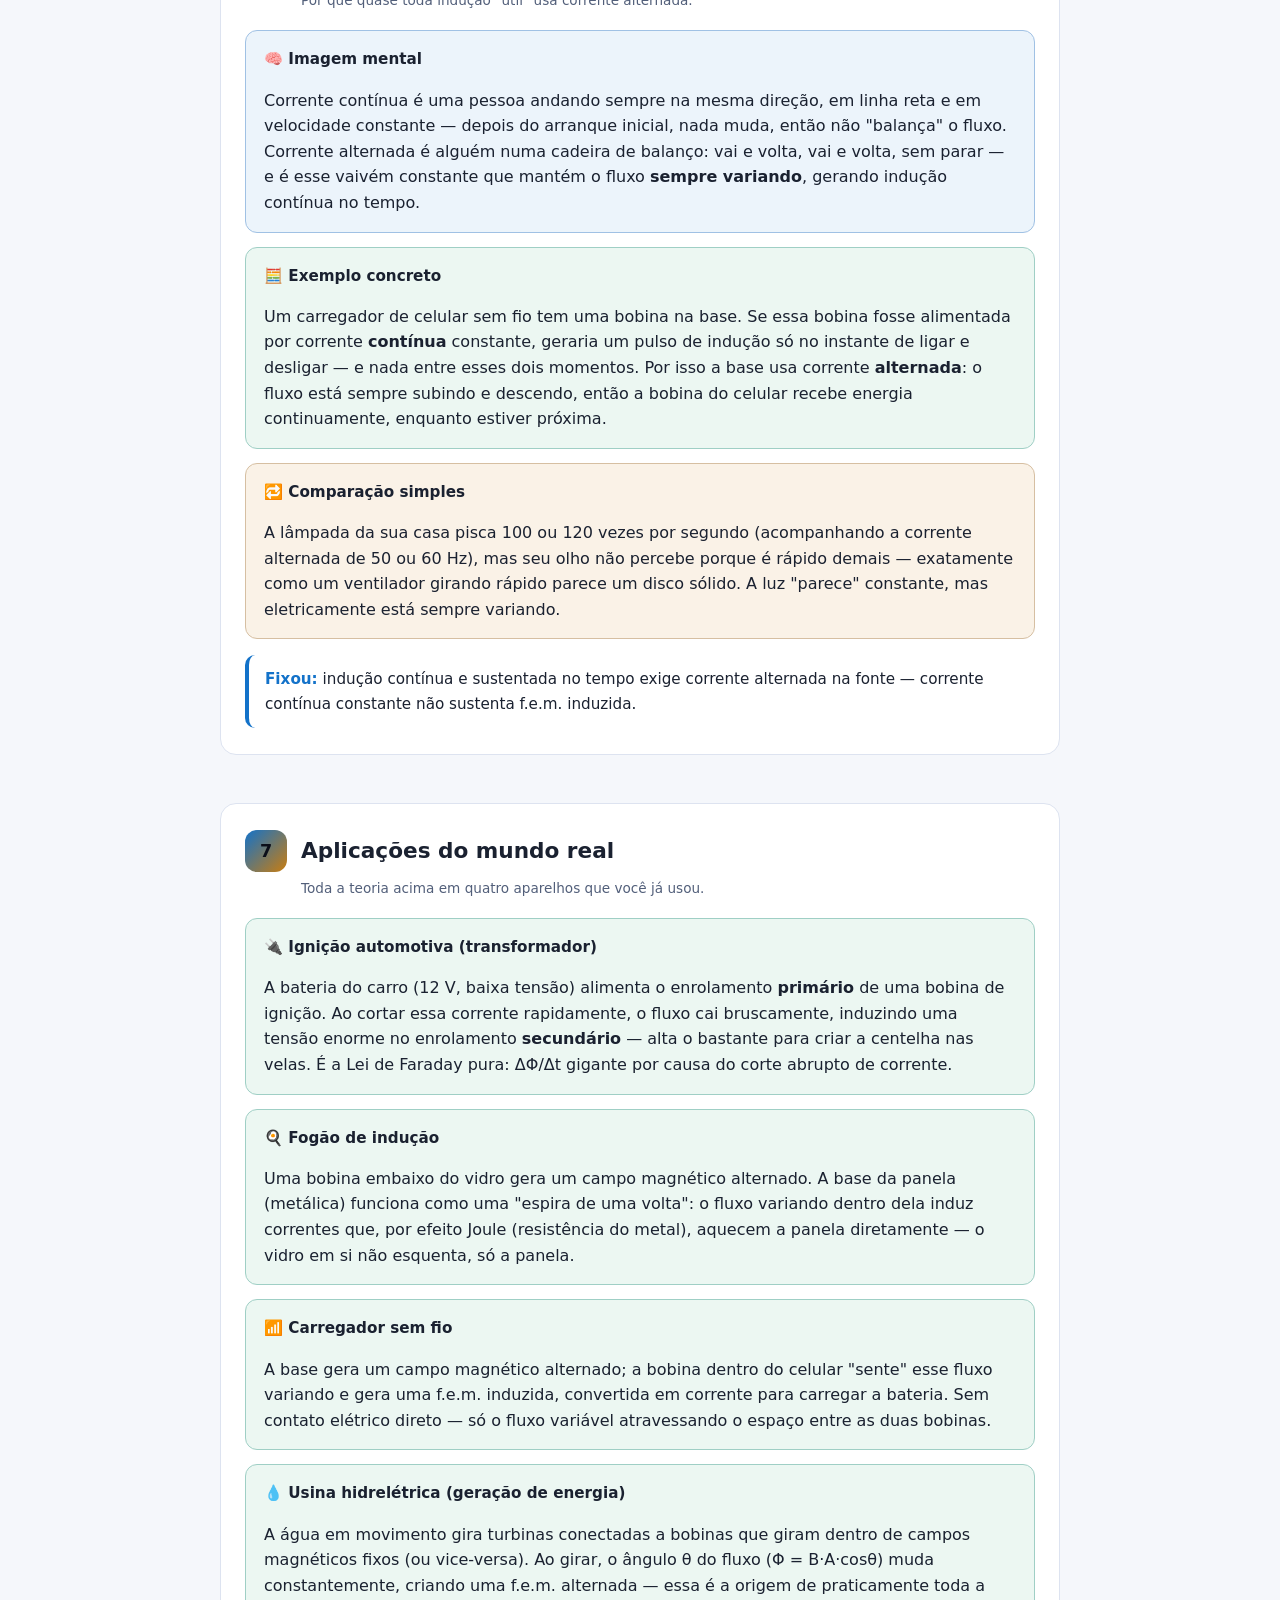
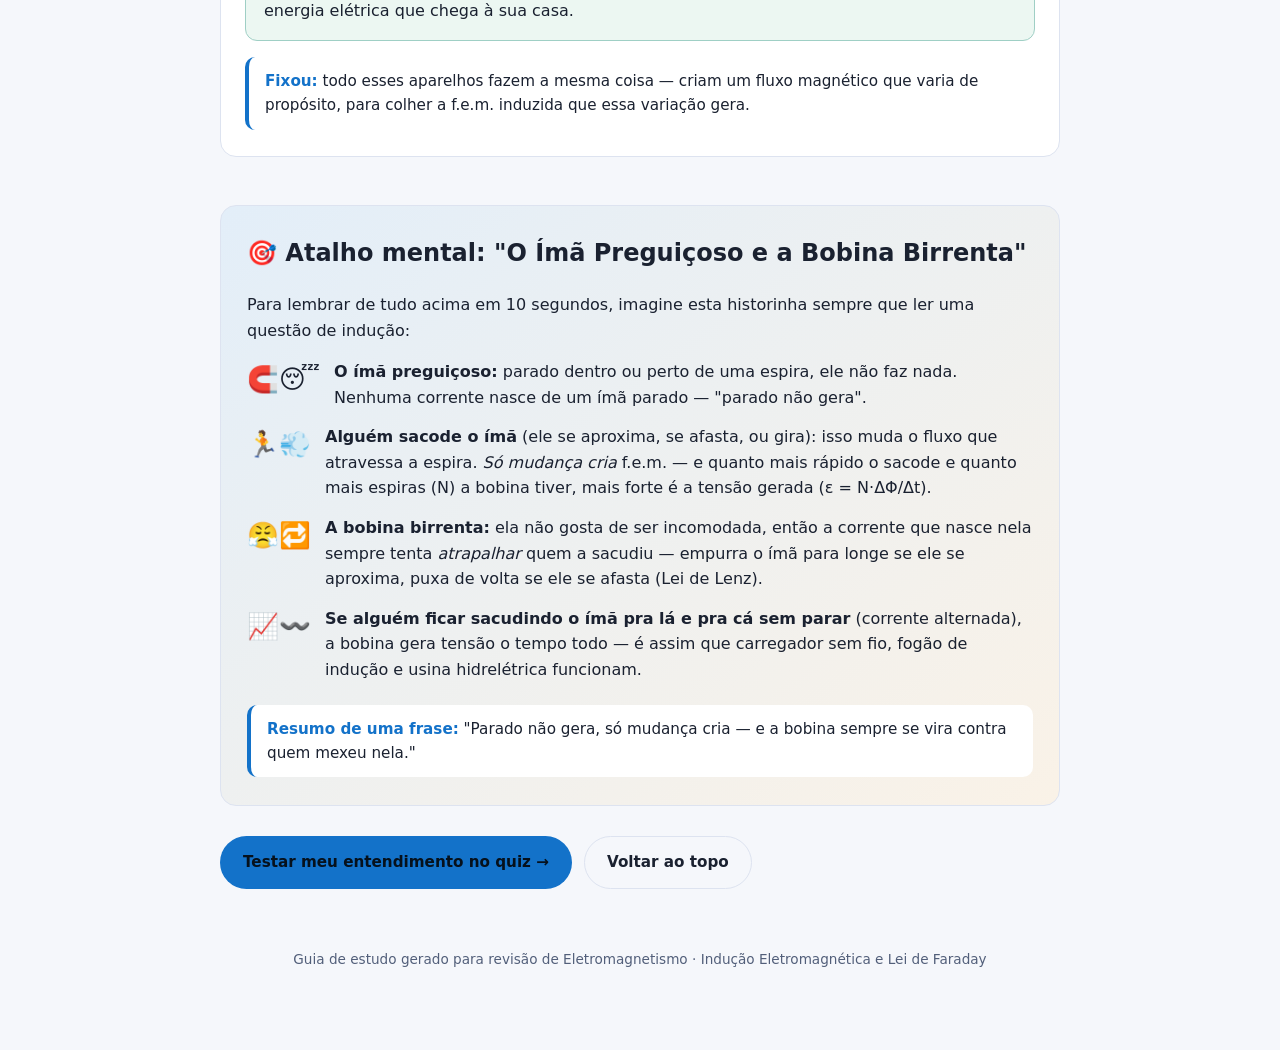
==== commit b24b5255: "Adiciona 5 perguntas estilo vestibular ao quiz (15 no total)" ====
--- a/index.html
+++ b/index.html
@@ -30,7 +30,7 @@
       <span class="pill">⏱ <b>~15 min</b> por módulo</span>
       <span class="pill">🧠 <b>7</b> módulos</span>
       <span class="pill">✅ <b>1</b> atalho mental</span>
-      <span class="pill">📝 <b>10</b> perguntas no quiz</span>
+      <span class="pill">📝 <b>15</b> perguntas no quiz</span>
     </div>
   </header>
 
